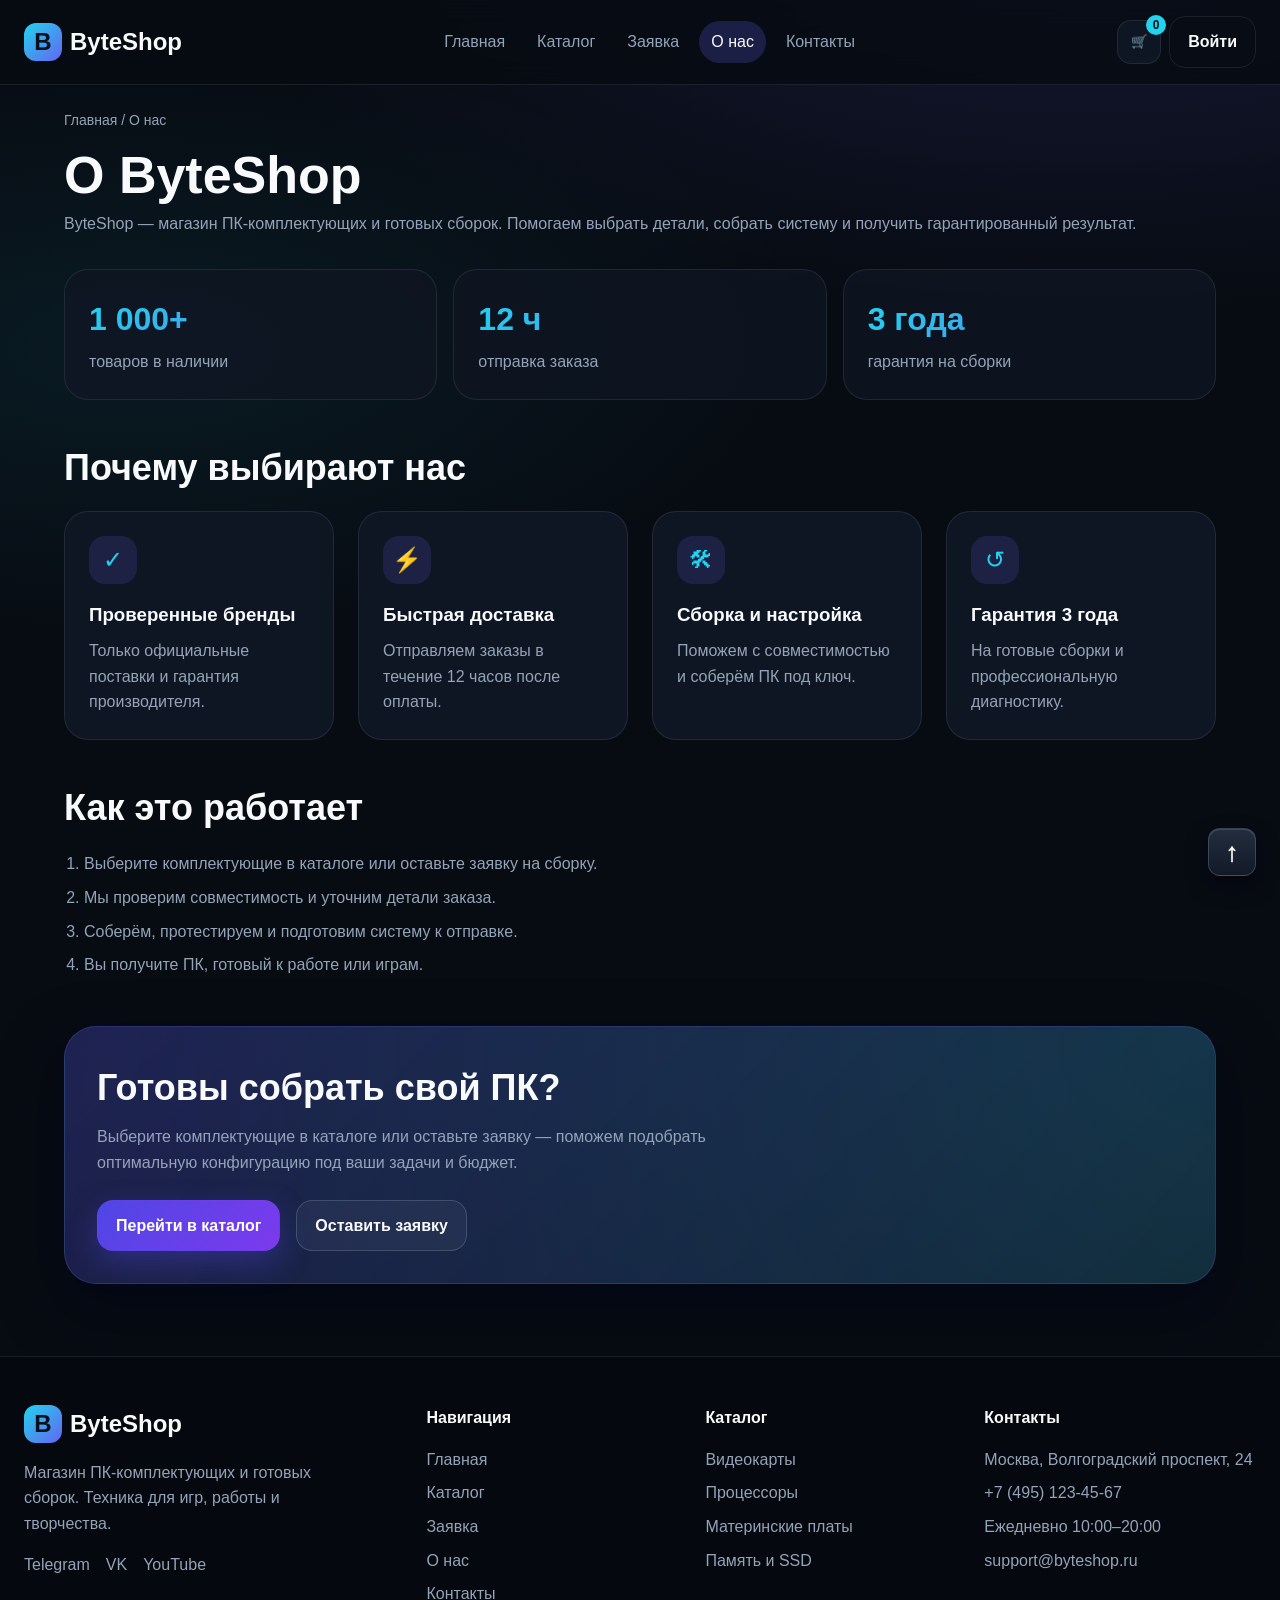
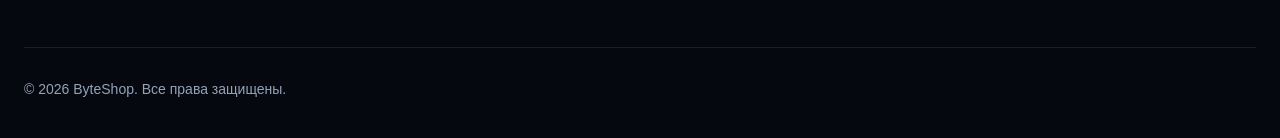
==== about.html @ e0c0da82 "Initial commit: ByteShop project" ====
<!doctype html>
<html lang="ru">
<head>
  <meta charset="utf-8">
  <meta name="viewport" content="width=device-width, initial-scale=1.0">
  <title>О нас — ByteShop</title>
  <link rel="stylesheet" href="css/style.css">
  <link rel="stylesheet" href="css/responsive.css">
  <script src="js/data.js" defer></script>
  <script src="js/main.js" defer></script>
</head>
<body id="top">
  <a class="skip-link" href="#main">Перейти к содержимому</a>

  <header class="site-header">
    <div class="site-header__inner">
      <a class="site-header__logo" href="index.html">
        <span class="site-header__logo-icon" aria-hidden="true">B</span>
        ByteShop
      </a>

      <nav class="site-nav" aria-label="Основная навигация">
        <ul class="site-nav__list">
          <li class="site-nav__item">
            <a class="site-nav__link" href="index.html">Главная</a>
          </li>
          <li class="site-nav__item">
            <a class="site-nav__link" href="catalog.html">Каталог</a>
          </li>
          <li class="site-nav__item">
            <a class="site-nav__link" href="order.html">Заявка</a>
          </li>
          <li class="site-nav__item">
            <a class="site-nav__link site-nav__link--active" href="about.html" aria-current="page">О нас</a>
          </li>
          <li class="site-nav__item">
            <a class="site-nav__link" href="contacts.html">Контакты</a>
          </li>
        </ul>
      </nav>

      <div class="site-header__actions">
        <button class="icon-button site-header__cart" type="button" aria-label="Корзина">
          <span class="icon-button__icon" aria-hidden="true">🛒</span>
          <span class="site-header__cart-count" data-cart-count>0</span>
        </button>
        <a class="button button--ghost" href="order.html">Войти</a>
      </div>
    </div>
  </header>

  <main id="main" class="main">
    <nav class="breadcrumbs" aria-label="Хлебные крошки">
      <a href="index.html">Главная</a>
      <span class="breadcrumbs__current">О нас</span>
    </nav>

    <section class="page-head">
      <h1>О ByteShop</h1>
      <p>
        ByteShop — магазин ПК-комплектующих и готовых сборок.
        Помогаем выбрать детали, собрать систему и получить гарантированный результат.
      </p>
    </section>

    <section class="stats" aria-label="Показатели магазина">
      <div class="stats__item">
        <p class="stats__value">1 000+</p>
        <p class="stats__label">товаров в наличии</p>
      </div>
      <div class="stats__item">
        <p class="stats__value">12 ч</p>
        <p class="stats__label">отправка заказа</p>
      </div>
      <div class="stats__item">
        <p class="stats__value">3 года</p>
        <p class="stats__label">гарантия на сборки</p>
      </div>
    </section>

    <section class="section" aria-labelledby="why-title">
      <div class="section__header">
        <h2 class="section__title" id="why-title">Почему выбирают нас</h2>
      </div>

      <div class="features-grid">
        <article class="feature-card">
          <span class="feature-card__icon" aria-hidden="true">✓</span>
          <h3 class="feature-card__title">Проверенные бренды</h3>
          <p class="feature-card__text">Только официальные поставки и гарантия производителя.</p>
        </article>

        <article class="feature-card">
          <span class="feature-card__icon" aria-hidden="true">⚡</span>
          <h3 class="feature-card__title">Быстрая доставка</h3>
          <p class="feature-card__text">Отправляем заказы в течение 12 часов после оплаты.</p>
        </article>

        <article class="feature-card">
          <span class="feature-card__icon" aria-hidden="true">🛠</span>
          <h3 class="feature-card__title">Сборка и настройка</h3>
          <p class="feature-card__text">Поможем с совместимостью и соберём ПК под ключ.</p>
        </article>

        <article class="feature-card">
          <span class="feature-card__icon" aria-hidden="true">↺</span>
          <h3 class="feature-card__title">Гарантия 3 года</h3>
          <p class="feature-card__text">На готовые сборки и профессиональную диагностику.</p>
        </article>
      </div>
    </section>

    <section class="section" aria-labelledby="steps-title">
      <h2 class="section__title" id="steps-title">Как это работает</h2>

      <ol class="steps">
        <li class="steps__item">Выберите комплектующие в каталоге или оставьте заявку на сборку.</li>
        <li class="steps__item">Мы проверим совместимость и уточним детали заказа.</li>
        <li class="steps__item">Соберём, протестируем и подготовим систему к отправке.</li>
        <li class="steps__item">Вы получите ПК, готовый к работе или играм.</li>
      </ol>
    </section>

    <section class="build-banner" aria-labelledby="about-action-title">
      <div class="build-banner__content">
        <h2 class="build-banner__title" id="about-action-title">Готовы собрать свой ПК?</h2>
        <p class="build-banner__text">
          Выберите комплектующие в каталоге или оставьте заявку — поможем подобрать
          оптимальную конфигурацию под ваши задачи и бюджет.
        </p>
        <div class="about-actions">
          <a class="button button--primary" href="catalog.html">Перейти в каталог</a>
          <a class="button button--secondary" href="order.html">Оставить заявку</a>
        </div>
      </div>
    </section>
  </main>

  <footer class="site-footer">
    <div class="site-footer__inner">
      <div class="site-footer__brand">
        <a class="site-footer__logo" href="index.html">
          <span class="site-footer__logo-icon" aria-hidden="true">B</span>
          ByteShop
        </a>
        <p class="site-footer__description">
          Магазин ПК-комплектующих и готовых сборок.
          Техника для игр, работы и творчества.
        </p>
        <div class="site-footer__social">
          <a href="#" aria-label="Telegram">Telegram</a>
          <a href="#" aria-label="VK">VK</a>
          <a href="#" aria-label="YouTube">YouTube</a>
        </div>
      </div>

      <nav class="site-footer__column" aria-label="Навигация">
        <p class="site-footer__title">Навигация</p>
        <ul class="site-footer__list">
          <li><a href="index.html">Главная</a></li>
          <li><a href="catalog.html">Каталог</a></li>
          <li><a href="order.html">Заявка</a></li>
          <li><a href="about.html">О нас</a></li>
          <li><a href="contacts.html">Контакты</a></li>
        </ul>
      </nav>

      <nav class="site-footer__column" aria-label="Каталог">
        <p class="site-footer__title">Каталог</p>
        <ul class="site-footer__list">
          <li><a href="catalog.html">Видеокарты</a></li>
          <li><a href="catalog.html">Процессоры</a></li>
          <li><a href="catalog.html">Материнские платы</a></li>
          <li><a href="catalog.html">Память и SSD</a></li>
        </ul>
      </nav>

      <div class="site-footer__column">
        <p class="site-footer__title">Контакты</p>
        <address class="site-footer__contacts">
          <p>Москва, Волгоградский проспект, 24</p>
          <p><a href="tel:+74951234567">+7 (495) 123-45-67</a></p>
          <p>Ежедневно 10:00–20:00</p>
          <p><a href="mailto:support@byteshop.ru">support@byteshop.ru</a></p>
        </address>
      </div>
    </div>

    <div class="site-footer__bottom">
      <p>© 2026 ByteShop. Все права защищены.</p>
    </div>
  </footer>

  <a class="to-top" href="#top" aria-label="Наверх">
    <span class="to-top__icon" aria-hidden="true">↑</span>
  </a>
</body>
</html>
---- css/style.css ----
/* ===============================
Переменные проекта
=============================== */
:root {
  /* Основные цвета проекта */
  --color-bg: #070b12;
  --color-bg-soft: #0b111c;
  --color-surface: #0f1623;
  --color-surface-2: #162236;
  --color-border: rgba(148, 163, 184, 0.14);
  --color-border-strong: rgba(148, 163, 184, 0.28);
  --color-text: #f8fafc;
  --color-muted: #94a3b8;
  --color-link: #93c5fd;
  --color-primary: #6366f1;
  --color-primary-soft: #818cf8;
  --color-primary-dark: #4f46e5;
  --color-on-primary: #ffffff;
  --color-accent: #22d3ee;
  --color-success: #34d399;
  --color-warning: #fbbf24;
  --color-danger: #f87171;

  /* Градиенты */
  --gradient-primary: linear-gradient(135deg, #4f46e5, #7c3aed);
  --gradient-accent: linear-gradient(135deg, #22d3ee, #6366f1);

  /* Тени */
  --shadow-sm: 0 10px 24px rgba(2, 6, 23, 0.35);
  --shadow-lg: 0 24px 60px rgba(2, 6, 23, 0.55);

  /* Отступы */
  --space-xs: 4px;
  --space-sm: 8px;
  --space-md: 16px;
  --space-lg: 24px;
  --space-xl: 32px;
  --space-2xl: 48px;

  /* Скругления */
  --radius-sm: 10px;
  --radius-md: 16px;
  --radius-lg: 24px;
  --radius-xl: 32px;

  /* Размеры */
  --container-width: 1200px;
}

/* ===============================
Базовые стили
=============================== */
* {
  box-sizing: border-box;
}

html {
  scroll-behavior: smooth;
  scroll-padding-top: 96px;
}

body {
  margin: 0;
  font-family: "Inter", "Segoe UI", Arial, sans-serif;
  line-height: 1.6;
  color: var(--color-text);
  background:
    radial-gradient(900px 400px at 85% -5%, rgba(99, 102, 241, 0.16), transparent),
    radial-gradient(700px 300px at 10% 20%, rgba(34, 211, 238, 0.08), transparent),
    var(--color-bg);
}

main {
  padding: var(--space-lg);
}

img,
video {
  max-width: 100%;
  height: auto;
}

a {
  color: var(--color-link);
}

a:hover {
  color: var(--color-accent);
}

a:focus-visible,
button:focus-visible,
input:focus-visible,
select:focus-visible,
textarea:focus-visible {
  outline: 3px solid var(--color-accent);
  outline-offset: 3px;
}

address {
  font-style: normal;
}

.visually-hidden {
  position: absolute;
  width: 1px;
  height: 1px;
  margin: -1px;
  padding: 0;
  overflow: hidden;
  white-space: nowrap;
  border: 0;
  clip: rect(0 0 0 0);
  clip-path: inset(50%);
}

/* ===============================
Ссылка пропуска к содержимому
=============================== */
.skip-link {
  position: absolute;
  left: 16px;
  top: -100px;
  z-index: 1000;
  padding: 8px 12px;
  color: var(--color-on-primary);
  background: var(--gradient-primary);
  border-radius: var(--radius-sm);
  text-decoration: none;
}

.skip-link:focus,
.skip-link:focus-visible {
  top: 16px;
}

/* ===============================
Кнопки
=============================== */
.button {
  display: inline-flex;
  align-items: center;
  justify-content: center;
  gap: var(--space-sm);
  padding: 12px 18px;
  border: 1px solid transparent;
  border-radius: var(--radius-md);
  font: inherit;
  font-weight: 600;
  text-decoration: none;
  cursor: pointer;
  transition: transform 0.2s ease, box-shadow 0.2s ease, background-color 0.2s ease;
}

.button:hover {
  transform: translateY(-1px);
}

.button--primary {
  color: var(--color-on-primary);
  background: var(--gradient-primary);
  box-shadow: 0 12px 30px rgba(79, 70, 229, 0.35);
}

.button--primary:hover {
  color: var(--color-on-primary);
  box-shadow: 0 16px 35px rgba(79, 70, 229, 0.45);
}

.button--secondary {
  color: var(--color-text);
  background: rgba(148, 163, 184, 0.08);
  border-color: var(--color-border-strong);
}

.button--secondary:hover {
  color: var(--color-text);
  background: rgba(148, 163, 184, 0.16);
}

.button--ghost {
  color: var(--color-text);
  background: transparent;
  border-color: var(--color-border);
}

.button--ghost:hover {
  color: var(--color-text);
  background: rgba(148, 163, 184, 0.12);
}

/* ===============================
Шапка
=============================== */
.site-header {
  position: sticky;
  top: 0;
  left: 0;
  right: 0;
  z-index: 50;
  padding: var(--space-md) var(--space-lg);
  background: rgba(7, 11, 18, 0.82);
  border-bottom: 1px solid var(--color-border);
  backdrop-filter: blur(14px);
}

.site-header__inner {
  display: flex;
  flex-wrap: wrap;
  align-items: center;
  justify-content: space-between;
  gap: var(--space-md);
  max-width: var(--container-width);
  margin: 0 auto;
}

.site-header__logo {
  display: inline-flex;
  align-items: center;
  gap: var(--space-sm);
  font-size: 24px;
  font-weight: 800;
  color: var(--color-text);
  text-decoration: none;
}

.site-header__logo-icon,
.site-footer__logo-icon {
  display: inline-flex;
  align-items: center;
  justify-content: center;
  width: 38px;
  height: 38px;
  border-radius: 12px;
  background: var(--gradient-accent);
  color: #04101b;
  font-weight: 900;
}

.site-nav__list {
  display: flex;
  flex-wrap: wrap;
  align-items: center;
  justify-content: center;
  gap: var(--space-sm);
  margin: 0;
  padding: 0;
  list-style: none;
}

.site-nav__link {
  display: inline-block;
  padding: 8px 12px;
  color: var(--color-muted);
  text-decoration: none;
  border-radius: 999px;
}

.site-nav__link:hover {
  color: var(--color-text);
  background: rgba(148, 163, 184, 0.12);
}

.site-nav__link--active {
  color: var(--color-text);
  background: rgba(99, 102, 241, 0.22);
}

.site-header__actions {
  display: flex;
  align-items: center;
  gap: var(--space-sm);
}

.icon-button {
  position: relative;
  display: inline-flex;
  align-items: center;
  justify-content: center;
  width: 44px;
  height: 44px;
  border: 1px solid var(--color-border);
  border-radius: 14px;
  background: var(--color-surface);
  color: var(--color-text);
  cursor: pointer;
}

.icon-button:hover {
  border-color: var(--color-accent);
}

.site-header__cart-count {
  position: absolute;
  top: -6px;
  right: -6px;
  min-width: 20px;
  height: 20px;
  padding: 0 5px;
  display: inline-flex;
  align-items: center;
  justify-content: center;
  border-radius: 999px;
  background: var(--color-accent);
  color: #04101b;
  font-size: 12px;
  font-weight: 800;
}

/* ===============================
Общие секции
=============================== */
.main {
  max-width: var(--container-width);
  margin: 0 auto;
}

.page-head {
  max-width: 820px;
  margin: 0 auto var(--space-xl);
}

.page-head h1 {
  margin: 0 0 var(--space-sm);
  font-size: clamp(30px, 5vw, 52px);
  line-height: 1.08;
}

.page-head p {
  margin: 0;
  color: var(--color-muted);
}

.section {
  margin: 0 auto var(--space-2xl);
}

.section__header {
  display: flex;
  flex-wrap: wrap;
  align-items: flex-end;
  justify-content: space-between;
  gap: var(--space-md);
  margin-bottom: var(--space-lg);
}

.section__title {
  margin: 0;
  font-size: clamp(24px, 4vw, 36px);
  line-height: 1.1;
}

/* Заголовок секции без обёртки .section__header — отступ до содержимого. */
.section > .section__title {
  margin-bottom: var(--space-lg);
}

.section__subtitle {
  margin: var(--space-sm) 0 0;
  color: var(--color-muted);
}

.section__link {
  color: var(--color-link);
  text-decoration: none;
  font-weight: 600;
}

.section__link:hover {
  color: var(--color-accent);
}

.breadcrumbs {
  max-width: var(--container-width);
  margin: 0 auto var(--space-md);
  font-size: 14px;
  color: var(--color-muted);
}

.breadcrumbs a {
  color: var(--color-muted);
  text-decoration: none;
}

.breadcrumbs a:hover {
  color: var(--color-link);
}

.breadcrumbs__current::before {
  content: " / ";
  color: var(--color-muted);
}

/* ===============================
Герой
=============================== */
.hero {
  display: grid;
  grid-template-columns: 1fr;
  align-items: center;
  gap: var(--space-xl);
  margin: 0 auto var(--space-2xl);
  padding: var(--space-xl) 0;
}

.hero__badge {
  display: inline-flex;
  align-items: center;
  margin: 0 0 var(--space-md);
  padding: 8px 12px;
  border: 1px solid rgba(34, 211, 238, 0.35);
  border-radius: 999px;
  background: rgba(34, 211, 238, 0.08);
  color: var(--color-accent);
  font-size: 14px;
  font-weight: 600;
}

.hero__title {
  margin: 0 0 var(--space-md);
  font-size: clamp(34px, 6vw, 64px);
  line-height: 1.02;
}

.hero__text {
  margin: 0 0 var(--space-lg);
  max-width: 560px;
  color: var(--color-muted);
}

.hero__actions {
  display: flex;
  flex-wrap: wrap;
  gap: var(--space-md);
}

.hero__showcase {
  display: flex;
  align-items: center;
  justify-content: center;
}

/* Иллюстрация видеокарты в герое */
.gpu-figure {
  margin: 0;
  display: flex;
  align-items: center;
  justify-content: center;
  width: 100%;
}

.gpu-figure__svg {
  display: block;
  width: 100%;
  max-width: 560px;
  height: auto;
  filter: drop-shadow(0 26px 44px rgba(3, 7, 18, 0.45));
}

/* Вращение кулеров: начало координат — левый верхний угол viewBox,
   поэтому в keyframes есть перенос к центру каждого вентилятора. */
.gpu-fan__blades {
  transform-box: view-box;
  transform-origin: 0 0;
  will-change: transform;
}

.gpu-fan__blades--left {
  animation: gpu-spin-left 1.7s linear infinite;
}

.gpu-fan__blades--right {
  animation: gpu-spin-right 1.7s linear infinite;
}

.gpu-figure:hover .gpu-fan__blades {
  animation-duration: 0.55s;
}

.gpu-glow {
  animation: gpu-pulse 4s ease-in-out infinite;
}

.gpu-ambient {
  animation: gpu-ambient 8s ease-in-out infinite;
}

@keyframes gpu-spin-left {
  from { transform: translate(182px, 164px) rotate(0deg); }
  to   { transform: translate(182px, 164px) rotate(360deg); }
}

@keyframes gpu-spin-right {
  from { transform: translate(338px, 164px) rotate(0deg); }
  to   { transform: translate(338px, 164px) rotate(360deg); }
}

@keyframes gpu-pulse {
  0%, 100% { opacity: 0.55; }
  50%      { opacity: 1; }
}

@keyframes gpu-ambient {
  0%, 100% { opacity: 0.75; }
  50%      { opacity: 1; }
}

.showcase-card {
  position: relative;
  width: min(100%, 420px);
  padding: var(--space-lg);
  border: 1px solid var(--color-border);
  border-radius: var(--radius-xl);
  background:
    linear-gradient(180deg, rgba(99, 102, 241, 0.12), rgba(15, 22, 35, 0.95)),
    var(--color-surface);
  box-shadow: var(--shadow-lg);
}

.showcase-card__badge {
  position: absolute;
  top: 18px;
  right: 18px;
  padding: 6px 10px;
  border-radius: 999px;
  background: var(--gradient-accent);
  color: #04101b;
  font-size: 12px;
  font-weight: 800;
}

.showcase-card__image {
  width: 100%;
  border-radius: var(--radius-lg);
  background: var(--color-surface-2);
}

.showcase-card__body {
  margin-top: var(--space-md);
}

.showcase-card__title {
  margin: 0;
  font-weight: 700;
}

.showcase-card__subtitle {
  margin: var(--space-xs) 0 0;
  color: var(--color-muted);
}

/* ===============================
Статистика
=============================== */
.stats {
  display: grid;
  grid-template-columns: 1fr;
  gap: var(--space-md);
  margin: 0 auto var(--space-2xl);
}

.stats__item {
  padding: var(--space-lg);
  border: 1px solid var(--color-border);
  border-radius: var(--radius-lg);
  background: rgba(15, 22, 35, 0.75);
}

.stats__value {
  margin: 0;
  font-size: 32px;
  font-weight: 900;
  background: var(--gradient-accent);
  -webkit-background-clip: text;
  background-clip: text;
  color: transparent;
}

.stats__label {
  margin: var(--space-xs) 0 0;
  color: var(--color-muted);
}

/* ===============================
Категории
=============================== */
.categories-grid {
  display: grid;
  grid-template-columns: 1fr;
  gap: var(--space-md);
}

.category-card {
  display: flex;
  flex-direction: column;
  gap: var(--space-sm);
  padding: var(--space-lg);
  border: 1px solid var(--color-border);
  border-radius: var(--radius-lg);
  background: var(--color-surface);
  text-decoration: none;
  transition: transform 0.2s ease, border-color 0.2s ease, box-shadow 0.2s ease;
}

.category-card:hover {
  transform: translateY(-4px);
  border-color: var(--color-primary-soft);
  box-shadow: var(--shadow-sm);
}

.category-card__code {
  font-size: 24px;
  font-weight: 900;
  letter-spacing: 0.08em;
  color: var(--color-accent);
}

.category-card__title {
  color: var(--color-text);
  font-weight: 600;
}

/* ===============================
Карточки товаров
=============================== */
.products-grid {
  display: grid;
  grid-template-columns: 1fr;
  gap: var(--space-lg);
}

.product-card {
  position: relative;
  display: flex;
  flex-direction: column;
  border: 1px solid var(--color-border);
  border-radius: var(--radius-lg);
  background: var(--color-surface);
  overflow: hidden;
  transition: transform 0.2s ease, border-color 0.2s ease, box-shadow 0.2s ease;
}

.product-card:hover {
  transform: translateY(-5px);
  border-color: rgba(99, 102, 241, 0.6);
  box-shadow: var(--shadow-lg);
}

.product-card__media {
  display: block;
}

.product-card__image {
  display: block;
  width: 100%;
  aspect-ratio: 4 / 3;
  object-fit: cover;
  background: var(--color-surface-2);
}

.product-card__body {
  display: flex;
  flex-direction: column;
  flex: 1;
  gap: var(--space-sm);
  padding: var(--space-md);
}

.product-card__brand {
  margin: 0;
  color: var(--color-muted);
  font-size: 14px;
}

.product-card__title {
  margin: 0;
  font-size: 20px;
  line-height: 1.2;
}

.product-card__title a {
  color: var(--color-text);
  text-decoration: none;
}

.product-card__title a:hover {
  color: var(--color-accent);
}

.product-card__specs {
  display: flex;
  flex-wrap: wrap;
  gap: var(--space-sm);
  margin: 0;
  padding: 0;
  list-style: none;
  color: var(--color-muted);
  font-size: 14px;
}

.product-card__specs li {
  padding: 4px 8px;
  border-radius: 999px;
  background: rgba(148, 163, 184, 0.1);
}

.product-card__footer {
  display: flex;
  align-items: center;
  justify-content: space-between;
  gap: var(--space-md);
  margin-top: auto;
}

.product-card__price {
  display: flex;
  flex-direction: column;
}

.product-card__current {
  font-size: 20px;
  font-weight: 800;
}

.product-card__old {
  color: var(--color-muted);
  text-decoration: line-through;
}

.product-card__cart {
  width: 44px;
  height: 44px;
  border: none;
  border-radius: 14px;
  background: var(--gradient-primary);
  color: var(--color-on-primary);
  font-size: 24px;
  line-height: 1;
  cursor: pointer;
  box-shadow: 0 10px 24px rgba(79, 70, 229, 0.3);
}

.product-card__cart:hover {
  transform: translateY(-2px);
}

.product-card__badge {
  position: absolute;
  top: var(--space-md);
  right: var(--space-md);
  z-index: 2;
  padding: 6px 10px;
  border-radius: 999px;
  color: var(--color-on-primary);
  background: var(--color-primary);
  font-size: 12px;
  font-weight: 800;
}

.product-card__badge--new {
  background: var(--color-success);
  color: #052e1b;
}

.product-card__badge--discount {
  background: var(--color-danger);
}

.product-card__badge--hit {
  background: var(--gradient-accent);
  color: #04101b;
}

/* ===============================
Баннер сборки
=============================== */
.build-banner {
  margin: 0 auto var(--space-2xl);
  padding: var(--space-xl);
  border: 1px solid rgba(99, 102, 241, 0.25);
  border-radius: var(--radius-xl);
  background:
    radial-gradient(circle at top right, rgba(34, 211, 238, 0.16), transparent),
    linear-gradient(135deg, rgba(79, 70, 229, 0.24), rgba(15, 22, 35, 0.96)),
    var(--color-surface);
  box-shadow: var(--shadow-lg);
}

.build-banner__title {
  margin: 0 0 var(--space-sm);
  font-size: clamp(26px, 4vw, 40px);
}

.build-banner__text {
  margin: 0 0 var(--space-lg);
  max-width: 700px;
  color: var(--color-muted);
}

/* ===============================
Преимущества
=============================== */
.features-grid {
  display: grid;
  grid-template-columns: 1fr;
  gap: var(--space-lg);
}

.feature-card {
  padding: var(--space-lg);
  border: 1px solid var(--color-border);
  border-radius: var(--radius-lg);
  background: var(--color-surface);
}

.feature-card__icon {
  display: inline-flex;
  align-items: center;
  justify-content: center;
  width: 48px;
  height: 48px;
  margin-bottom: var(--space-md);
  border-radius: 16px;
  background: rgba(99, 102, 241, 0.16);
  color: var(--color-accent);
  font-size: 24px;
}

.feature-card__title {
  margin: 0 0 var(--space-sm);
}

.feature-card__text {
  margin: 0;
  color: var(--color-muted);
}

/* ===============================
Каталог
=============================== */
.catalog__tabs {
  display: flex;
  flex-wrap: wrap;
  gap: var(--space-sm);
  margin-bottom: var(--space-lg);
}

.catalog__tab {
  padding: 10px 14px;
  border: 1px solid var(--color-border);
  border-radius: 999px;
  background: var(--color-surface);
  color: var(--color-muted);
  font: inherit;
  font-weight: 600;
  cursor: pointer;
}

.catalog__tab:hover {
  color: var(--color-text);
  border-color: var(--color-accent);
}

.catalog__tab--active {
  color: var(--color-on-primary);
  background: var(--gradient-primary);
  border-color: transparent;
}

.catalog-toolbar {
  display: grid;
  grid-template-columns: 1fr;
  gap: var(--space-md);
  margin-bottom: var(--space-xl);
  padding: var(--space-md);
  border: 1px solid var(--color-border);
  border-radius: var(--radius-lg);
  background: rgba(15, 22, 35, 0.7);
}

.catalog-toolbar__input,
.catalog-toolbar__select {
  width: 100%;
  padding: 12px 14px;
  border: 1px solid var(--color-border);
  border-radius: var(--radius-md);
  background: var(--color-bg-soft);
  color: var(--color-text);
  font: inherit;
}

.catalog__empty {
  color: var(--color-muted);
}

/* ===============================
Страница товара
=============================== */
.product-page {
  display: grid;
  grid-template-columns: 1fr;
  gap: var(--space-xl);
  margin-bottom: var(--space-2xl);
}

.product-page__media {
  position: relative;
}

.product-page__badge {
  position: absolute;
  top: var(--space-md);
  right: var(--space-md);
  z-index: 2;
  padding: 6px 10px;
  border-radius: 999px;
  background: var(--gradient-accent);
  color: #04101b;
  font-size: 12px;
  font-weight: 800;
}

.product-page__image {
  width: 100%;
  border-radius: var(--radius-xl);
  border: 1px solid var(--color-border);
  background: var(--color-surface-2);
}

.product-page__brand {
  margin: 0 0 var(--space-sm);
  color: var(--color-muted);
}

.product-page__title {
  margin: 0 0 var(--space-md);
  font-size: clamp(30px, 5vw, 48px);
  line-height: 1.05;
}

.product-page__rating {
  display: flex;
  flex-wrap: wrap;
  align-items: center;
  gap: var(--space-sm);
  margin-bottom: var(--space-md);
  color: var(--color-muted);
}

.product-page__stars {
  color: var(--color-warning);
}

.product-page__price-row {
  display: flex;
  flex-wrap: wrap;
  align-items: center;
  gap: var(--space-md);
  margin-bottom: var(--space-sm);
}

.product-page__price {
  font-size: 36px;
  font-weight: 900;
}

.product-page__old {
  color: var(--color-muted);
  text-decoration: line-through;
}

.product-page__discount {
  padding: 4px 8px;
  border-radius: 999px;
  background: rgba(248, 113, 113, 0.16);
  color: var(--color-danger);
  font-size: 14px;
  font-weight: 700;
}

.product-page__availability {
  margin: 0 0 var(--space-md);
  color: var(--color-success);
  font-weight: 700;
}

.product-page__text {
  margin: 0 0 var(--space-lg);
  max-width: 640px;
  color: var(--color-muted);
}

.product-page__actions {
  display: flex;
  flex-direction: column;
  gap: var(--space-md);
  margin-bottom: var(--space-lg);
}

.product-page__cart {
  width: 100%;
  padding-block: 14px;
}

.product-page__benefits {
  display: flex;
  flex-wrap: wrap;
  gap: var(--space-sm);
  margin: 0;
  padding: 0;
  list-style: none;
}

.product-page__benefits li {
  padding: 8px 10px;
  border: 1px solid var(--color-border);
  border-radius: 999px;
  color: var(--color-muted);
}

.product-page__description p {
  margin: 0 0 var(--space-md);
  color: var(--color-muted);
}

/* ===============================
Таблица
=============================== */
.table-wrapper {
  overflow-x: auto;
  -webkit-overflow-scrolling: touch;
  border: 1px solid var(--color-border);
  border-radius: var(--radius-lg);
  background: rgba(15, 22, 35, 0.6);
}

.product-table {
  width: 100%;
  min-width: 640px;
  border-collapse: collapse;
}

.product-table caption {
  padding: var(--space-md);
  font-weight: 700;
  text-align: left;
}

.product-table th,
.product-table td {
  padding: var(--space-sm) var(--space-md);
  border-top: 1px solid var(--color-border);
  text-align: left;
}

.product-table thead th {
  background: rgba(148, 163, 184, 0.08);
}

/* ===============================
Отзывы
=============================== */
.reviews-grid {
  display: grid;
  grid-template-columns: 1fr;
  gap: var(--space-lg);
}

.review-card {
  padding: var(--space-lg);
  border: 1px solid var(--color-border);
  border-radius: var(--radius-lg);
  background: var(--color-surface);
}

.review-card__author {
  margin: 0 0 var(--space-xs);
  font-weight: 700;
}

.review-card__stars {
  margin: 0 0 var(--space-sm);
  color: var(--color-warning);
}

.review-card__text {
  margin: 0;
  color: var(--color-muted);
}

/* ===============================
Формы
=============================== */
.order-layout {
  display: grid;
  grid-template-columns: 1fr;
  gap: var(--space-xl);
  margin-bottom: var(--space-2xl);
}

/* Колонка с информационными карточками рядом с формой */
.order-aside {
  display: flex;
  flex-direction: column;
  gap: var(--space-lg);
}

.order-form-card,
.order-info,
.contact-card {
  padding: var(--space-lg);
  border: 1px solid var(--color-border);
  border-radius: var(--radius-lg);
  background: var(--color-surface);
}

.order-form--page {
  max-width: 700px;
}

.order-form__field {
  margin-bottom: var(--space-md);
}

.order-form__label {
  display: block;
  margin-bottom: var(--space-xs);
  color: var(--color-text);
}

.order-form__label--checkbox {
  display: flex;
  align-items: flex-start;
  gap: var(--space-sm);
}

.order-form__input,
.order-form__select,
.order-form__textarea {
  width: 100%;
  padding: 12px 14px;
  border: 1px solid var(--color-border);
  border-radius: var(--radius-md);
  background: var(--color-bg-soft);
  color: var(--color-text);
  font: inherit;
}

.order-form__input:hover,
.order-form__select:hover,
.order-form__textarea:hover {
  border-color: var(--color-primary-soft);
}

.order-form__checkbox {
  width: 18px;
  height: 18px;
  accent-color: var(--color-primary);
}

.order-form__hint {
  display: block;
  margin-top: var(--space-xs);
  color: var(--color-muted);
}

.order-form__actions {
  display: flex;
  flex-direction: column;
  gap: var(--space-sm);
}

[aria-invalid="true"] {
  border-color: var(--color-danger);
}

.success-message {
  margin: var(--space-lg) 0 0;
  padding: var(--space-md);
  border-left: 4px solid var(--color-success);
  border-radius: var(--radius-md);
  background: rgba(52, 211, 153, 0.12);
  color: #d1fae5;
}

.order-info h2 {
  margin-top: 0;
}

.order-info__list {
  margin: 0;
  padding-left: 20px;
  color: var(--color-muted);
}

.order-info__list li {
  margin-bottom: var(--space-sm);
}

/* ===============================
Контакты
=============================== */
.contacts-grid {
  display: grid;
  grid-template-columns: 1fr;
  gap: var(--space-md);
  margin-bottom: var(--space-2xl);
}

.contact-card {
  padding: var(--space-md);
}

.contact-card p {
  margin: 0;
}

.contact-card p + p {
  margin-top: var(--space-xs);
}

.contact-card__title {
  margin: 0 0 var(--space-sm);
  font-size: 18px;
}

.contact-card__note {
  margin: var(--space-xs) 0 0;
  font-size: 14px;
  color: var(--color-muted);
}

.contacts-map {
  overflow: hidden;
  border: 1px solid var(--color-border);
  border-radius: var(--radius-xl);
}

.contacts-map__iframe {
  display: block;
  width: 100%;
  min-height: 340px;
  border: 0;
}

/* ===============================
О нас
=============================== */
.steps {
  margin: 0;
  padding-left: 20px;
  color: var(--color-muted);
}

.steps__item {
  margin-bottom: var(--space-sm);
}

.about-actions {
  display: flex;
  flex-wrap: wrap;
  gap: var(--space-md);
}

/* ===============================
Подвал
=============================== */
.site-footer {
  padding: var(--space-2xl) var(--space-lg) var(--space-lg);
  background: #05080e;
  border-top: 1px solid var(--color-border);
}

.site-footer__inner {
  display: grid;
  grid-template-columns: 1fr;
  gap: var(--space-xl);
  max-width: var(--container-width);
  margin: 0 auto;
}

.site-footer__logo {
  display: inline-flex;
  align-items: center;
  gap: var(--space-sm);
  margin-bottom: var(--space-md);
  font-size: 24px;
  font-weight: 800;
  color: var(--color-text);
  text-decoration: none;
}

.site-footer__description {
  margin: 0 0 var(--space-md);
  max-width: 320px;
  color: var(--color-muted);
}

.site-footer__social {
  display: flex;
  flex-wrap: wrap;
  gap: var(--space-md);
}

.site-footer__social a {
  color: var(--color-muted);
  text-decoration: none;
}

.site-footer__social a:hover {
  color: var(--color-accent);
}

.site-footer__title {
  margin: 0 0 var(--space-md);
  font-weight: 700;
}

.site-footer__list {
  margin: 0;
  padding: 0;
  list-style: none;
}

.site-footer__list li {
  margin-bottom: var(--space-sm);
}

.site-footer__list a,
.site-footer__contacts a {
  color: var(--color-muted);
  text-decoration: none;
}

.site-footer__list a:hover,
.site-footer__contacts a:hover {
  color: var(--color-accent);
}

.site-footer__contacts p {
  margin: 0 0 var(--space-sm);
  color: var(--color-muted);
  overflow-wrap: break-word;
}

.site-footer__bottom {
  display: flex;
  flex-direction: column;
  gap: var(--space-sm);
  max-width: var(--container-width);
  margin: var(--space-xl) auto 0;
  padding-top: var(--space-md);
  border-top: 1px solid var(--color-border);
  color: var(--color-muted);
  font-size: 14px;
}

/* ===============================
Служебные элементы
=============================== */
/* Кнопка «Наверх» в виде клавиши-кейкапа */
.to-top {
  position: fixed;
  right: var(--space-lg);
  bottom: var(--space-lg);
  z-index: 20;
  display: inline-flex;
  align-items: center;
  justify-content: center;
  width: 48px;
  height: 48px;
  padding: 0;
  border: 1px solid var(--color-border-strong);
  border-radius: 12px;
  background: linear-gradient(180deg, #232d3f, #121a28);
  color: #ffffff;
  text-decoration: none;
  box-shadow:
    0 4px 0 #05070c,
    0 10px 20px rgba(2, 6, 23, 0.55),
    inset 0 1px 0 rgba(255, 255, 255, 0.14);
  transition: transform 0.12s ease, box-shadow 0.12s ease;
}

.to-top__icon {
  font-size: 26px;
  font-weight: 700;
  line-height: 1;
  /* Утолщаем штрих глифа, чтобы стрелка читалась крупнее и чётче */
  -webkit-text-stroke: 0.6px currentColor;
  text-shadow: 0 1px 0 rgba(0, 0, 0, 0.35);
}

.to-top:hover {
  color: #ffffff;
  transform: translateY(-2px);
  box-shadow:
    0 6px 0 #05070c,
    0 14px 24px rgba(2, 6, 23, 0.6),
    inset 0 1px 0 rgba(255, 255, 255, 0.18);
}

.to-top:active {
  transform: translateY(3px);
  box-shadow:
    0 1px 0 #05070c,
    0 6px 12px rgba(2, 6, 23, 0.5),
    inset 0 1px 0 rgba(255, 255, 255, 0.1);
}

.toast {
  position: fixed;
  left: 50%;
  bottom: 24px;
  z-index: 100;
  transform: translateX(-50%);
  padding: 12px 16px;
  border: 1px solid var(--color-border);
  border-radius: var(--radius-md);
  background: var(--color-surface-2);
  color: var(--color-text);
  box-shadow: var(--shadow-lg);
}

/* ===============================
Модальное окно
=============================== */
.order-dialog {
  position: relative;
  width: min(100% - 32px, 560px);
  padding: var(--space-xl);
  border: 1px solid var(--color-border);
  border-radius: var(--radius-xl);
  background: var(--color-surface);
  color: var(--color-text);
}

.order-dialog::backdrop {
  background: rgba(2, 6, 23, 0.72);
}

.order-dialog__title {
  margin: 0 0 var(--space-lg);
}

.order-dialog__close {
  position: absolute;
  top: 16px;
  right: 16px;
  width: 40px;
  height: 40px;
  border: 1px solid var(--color-border);
  border-radius: 12px;
  background: var(--color-surface-2);
  color: var(--color-text);
  font-size: 24px;
  cursor: pointer;
}
---- css/responsive.css ----
/* ===============================
Адаптивные стили проекта ByteShop
Mobile First подход
=============================== */

/* ===============================
Маленькие экраны (до 639px)
=============================== */
@media (max-width: 639px) {
  body {
    padding-top: 64px;
  }

  .site-header {
    padding: 12px 16px;
  }

  .site-header__inner {
    gap: 8px;
  }

  .site-nav {
    order: 3;
    width: 100%;
    overflow-x: auto;
    -webkit-overflow-scrolling: touch;
    scrollbar-width: none;
  }

  .site-nav::-webkit-scrollbar {
    display: none;
  }

  .site-nav__list {
    flex-wrap: nowrap;
    justify-content: flex-start;
    padding: 4px 0;
  }

  .site-nav__link {
    padding: 6px 12px;
    font-size: 14px;
    white-space: nowrap;
  }

  .site-header__actions {
    gap: 8px;
  }

  .site-header__cart {
    padding: 6px 10px;
    font-size: 14px;
  }

  .hero {
    padding: 24px 20px;
  }

  .hero__title {
    font-size: 32px;
    line-height: 1.1;
  }

  .hero__showcase {
    display: none;
  }

  .stats {
    grid-template-columns: 1fr;
    gap: 12px;
  }

  .stats__item {
    padding: 16px;
  }

  .categories-grid {
    grid-template-columns: repeat(2, 1fr);
    gap: 12px;
  }

  .category-card {
    padding: 20px 16px;
  }

  .category-card__code {
    font-size: 28px;
  }

  .category-card__title {
    font-size: 14px;
  }

  .products-grid {
    grid-template-columns: repeat(2, 1fr);
    gap: 12px;
  }

  .product-card__body {
    padding: 12px;
  }

  .product-card__title {
    font-size: 14px;
  }

  .product-card__specs {
    font-size: 12px;
  }

  .product-card__current {
    font-size: 16px;
  }

  .product-card__cart {
    width: 32px;
    height: 32px;
    font-size: 18px;
  }

  .build-banner {
    padding: 24px 20px;
  }

  .build-banner__title {
    font-size: 22px;
  }

  .features-grid {
    grid-template-columns: 1fr;
    gap: 12px;
  }

  .section__header {
    flex-direction: column;
    align-items: flex-start;
    gap: 8px;
  }

  .section__title {
    font-size: 22px;
  }

  .catalog__tabs {
    overflow-x: auto;
    -webkit-overflow-scrolling: touch;
    scrollbar-width: none;
    padding-bottom: 4px;
  }

  .catalog__tabs::-webkit-scrollbar {
    display: none;
  }

  .catalog-toolbar {
    flex-direction: column;
    align-items: stretch;
  }

  .catalog-toolbar__input,
  .catalog-toolbar__select {
    width: 100%;
  }

  .page-head h1 {
    font-size: 28px;
  }

  .product-page {
    grid-template-columns: 1fr;
    gap: 24px;
  }

  .product-page__title {
    font-size: 24px;
  }

  .product-page__price {
    font-size: 28px;
  }

  .product-page__actions {
    flex-direction: column;
  }

  .product-page__actions .button {
    width: 100%;
  }

  .reviews-grid {
    grid-template-columns: 1fr;
    gap: 12px;
  }

  /* Форма */
  .order-aside {
    gap: 12px;
  }

  .order-dialog {
    width: calc(100% - 24px);
    max-width: 100%;
    padding: 20px;
    margin: 12px;
  }

  .order-form__actions {
    flex-direction: column;
  }

  .order-form__actions .button {
    width: 100%;
  }

  /* Таблица */
  .table-wrapper {
    margin: 0 -16px;
    padding: 0 16px;
  }

  .product-table {
    min-width: 520px;
  }

  /* Футер */
  .site-footer {
    padding: 32px 16px 16px;
  }

  .site-footer__inner {
    grid-template-columns: 1fr;
    gap: 24px;
  }

  .site-footer__bottom {
    flex-direction: column;
    gap: 8px;
    text-align: center;
  }

  /* Контакты */
  .contacts-grid {
    gap: 12px;
  }

  .contact-card {
    padding: 14px 16px;
  }

  .contact-card__title {
    font-size: 16px;
  }

  .contacts-map__iframe {
    min-height: 280px;
  }

  /* Кнопка «Наверх» */
  .to-top {
    right: 16px;
    bottom: 16px;
    width: 44px;
    height: 44px;
    border-radius: 10px;
  }

  .to-top__icon {
    font-size: 24px;
  }

  /* Toast */
  .toast {
    left: 16px;
    right: 16px;
    bottom: 16px;
    max-width: none;
  }
}

/* ===============================
Планшетная версия (640px и выше)
=============================== */
@media (min-width: 640px) {
  .products-grid {
    grid-template-columns: repeat(2, 1fr);
  }

  .contacts-grid {
    grid-template-columns: repeat(2, 1fr);
  }

  .categories-grid {
    grid-template-columns: repeat(3, 1fr);
  }

  .features-grid {
    grid-template-columns: repeat(2, 1fr);
  }

  .reviews-grid {
    grid-template-columns: repeat(2, 1fr);
  }

  .stats {
    grid-template-columns: repeat(3, 1fr);
  }

  .order-form__actions {
    flex-direction: row;
    justify-content: flex-end;
  }

  .order-form__actions .button {
    width: auto;
  }
}

/* ===============================
Большой планшет (768px и выше)
=============================== */
@media (min-width: 768px) {
  .categories-grid {
    grid-template-columns: repeat(3, 1fr);
  }

  .hero {
    grid-template-columns: 1.2fr 1fr;
    align-items: center;
    gap: 32px;
  }

  .hero__showcase {
    display: block;
  }

  .product-page {
    grid-template-columns: 1fr 1fr;
    gap: 32px;
  }

  .site-footer__inner {
    grid-template-columns: 1.5fr 1fr 1fr 1.1fr;
  }

  .site-footer__bottom {
    flex-direction: row;
    justify-content: space-between;
  }
}

/* ===============================
Десктопная версия (1024px и выше)
=============================== */
@media (min-width: 1024px) {
  .products-grid {
    grid-template-columns: repeat(4, 1fr);
  }

  .contacts-grid {
    grid-template-columns: repeat(4, 1fr);
  }

  .categories-grid {
    grid-template-columns: repeat(6, 1fr);
  }

  .features-grid {
    grid-template-columns: repeat(4, 1fr);
  }

  .reviews-grid {
    grid-template-columns: repeat(3, 1fr);
  }

  .hero__title {
    font-size: 56px;
  }

  .build-banner__title {
    font-size: 36px;
  }
}

/* ===============================
Широкий десктоп (1280px и выше)
=============================== */
@media (min-width: 1280px) {
  .container,
  .site-header__inner,
  .site-footer__inner,
  .site-footer__bottom,
  .hero,
  .section,
  .stats,
  .build-banner,
  .catalog,
  .catalog-toolbar,
  .page-head,
  .product-page,
  .breadcrumbs {
    max-width: 1240px;
    margin-left: auto;
    margin-right: auto;
  }
}

/* ===============================
Уменьшение движения для пользователей
=============================== */
@media (prefers-reduced-motion: reduce) {
  * {
    animation-duration: 0.01ms !important;
    animation-iteration-count: 1 !important;
    transition-duration: 0.01ms !important;
    scroll-behavior: auto !important;
  }

  .gpu-figure__svg,
  .gpu-figure__svg * {
    animation: none !important;
  }
}
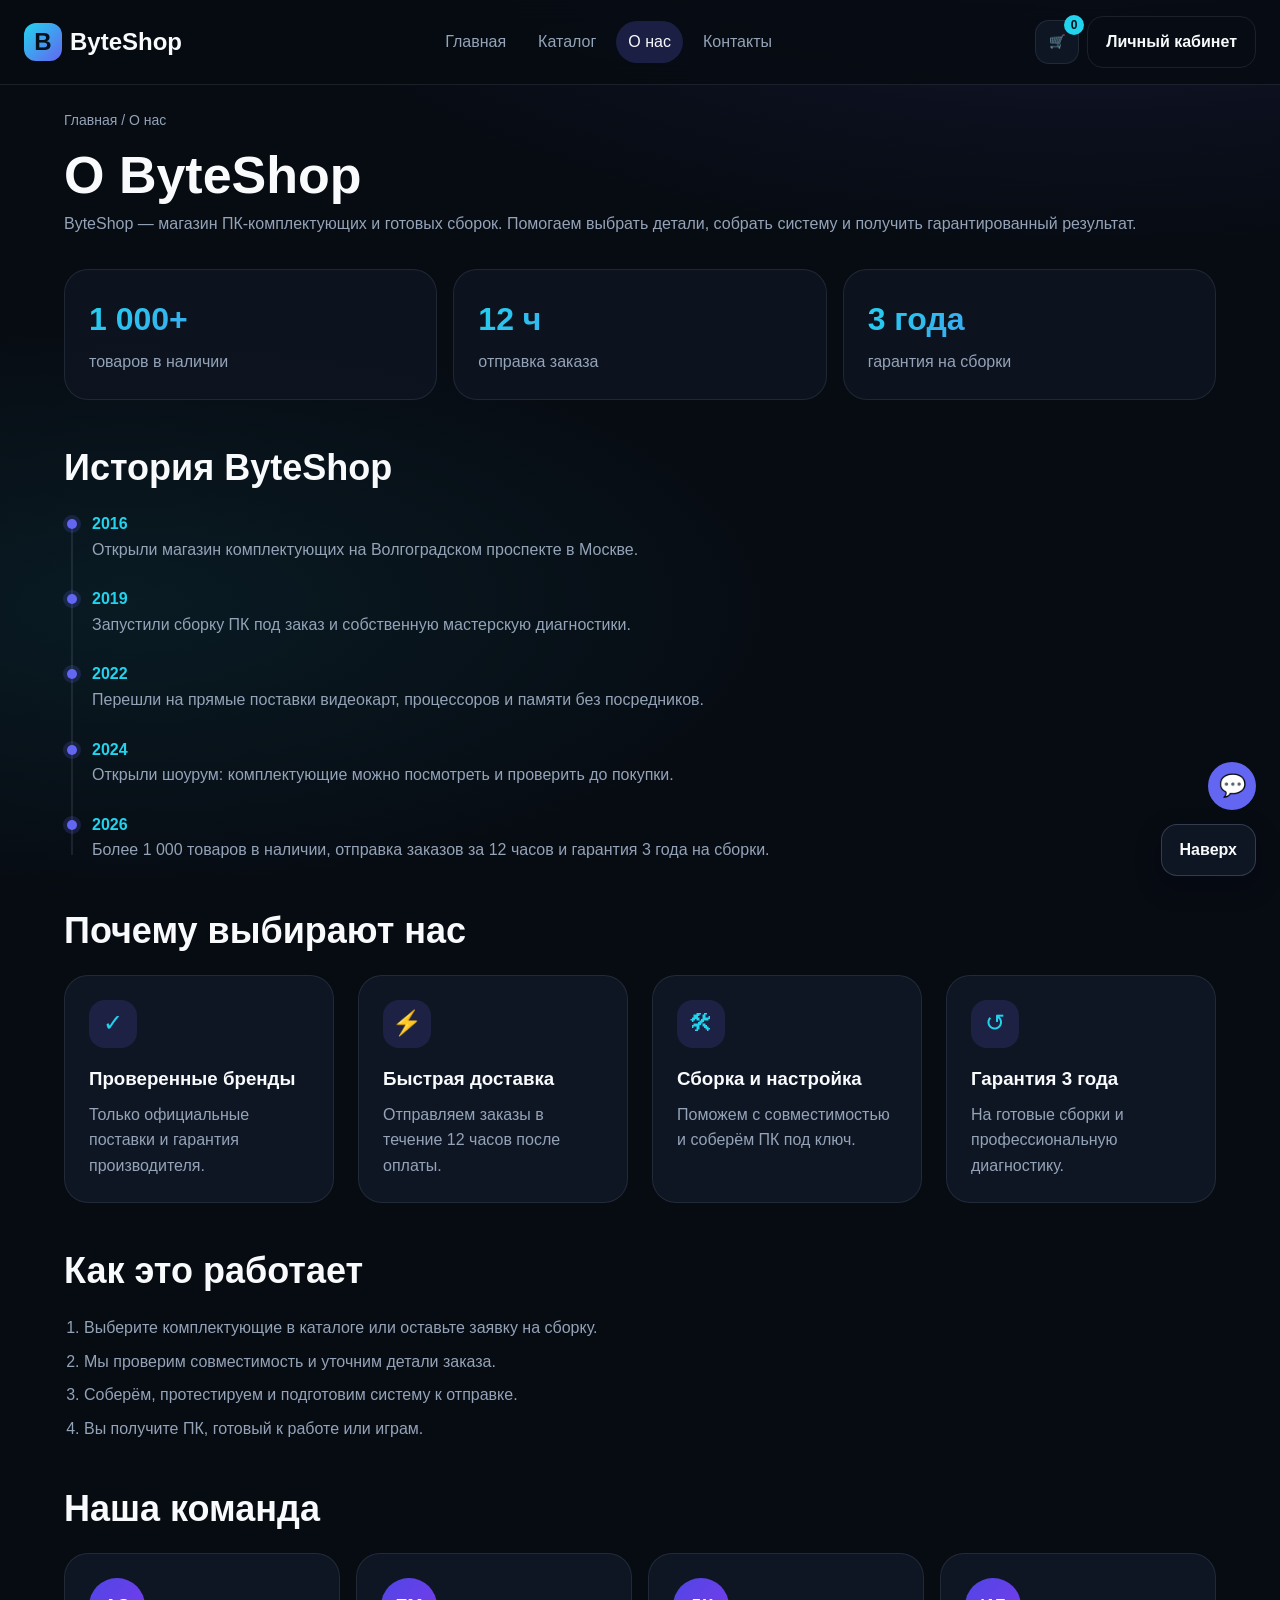
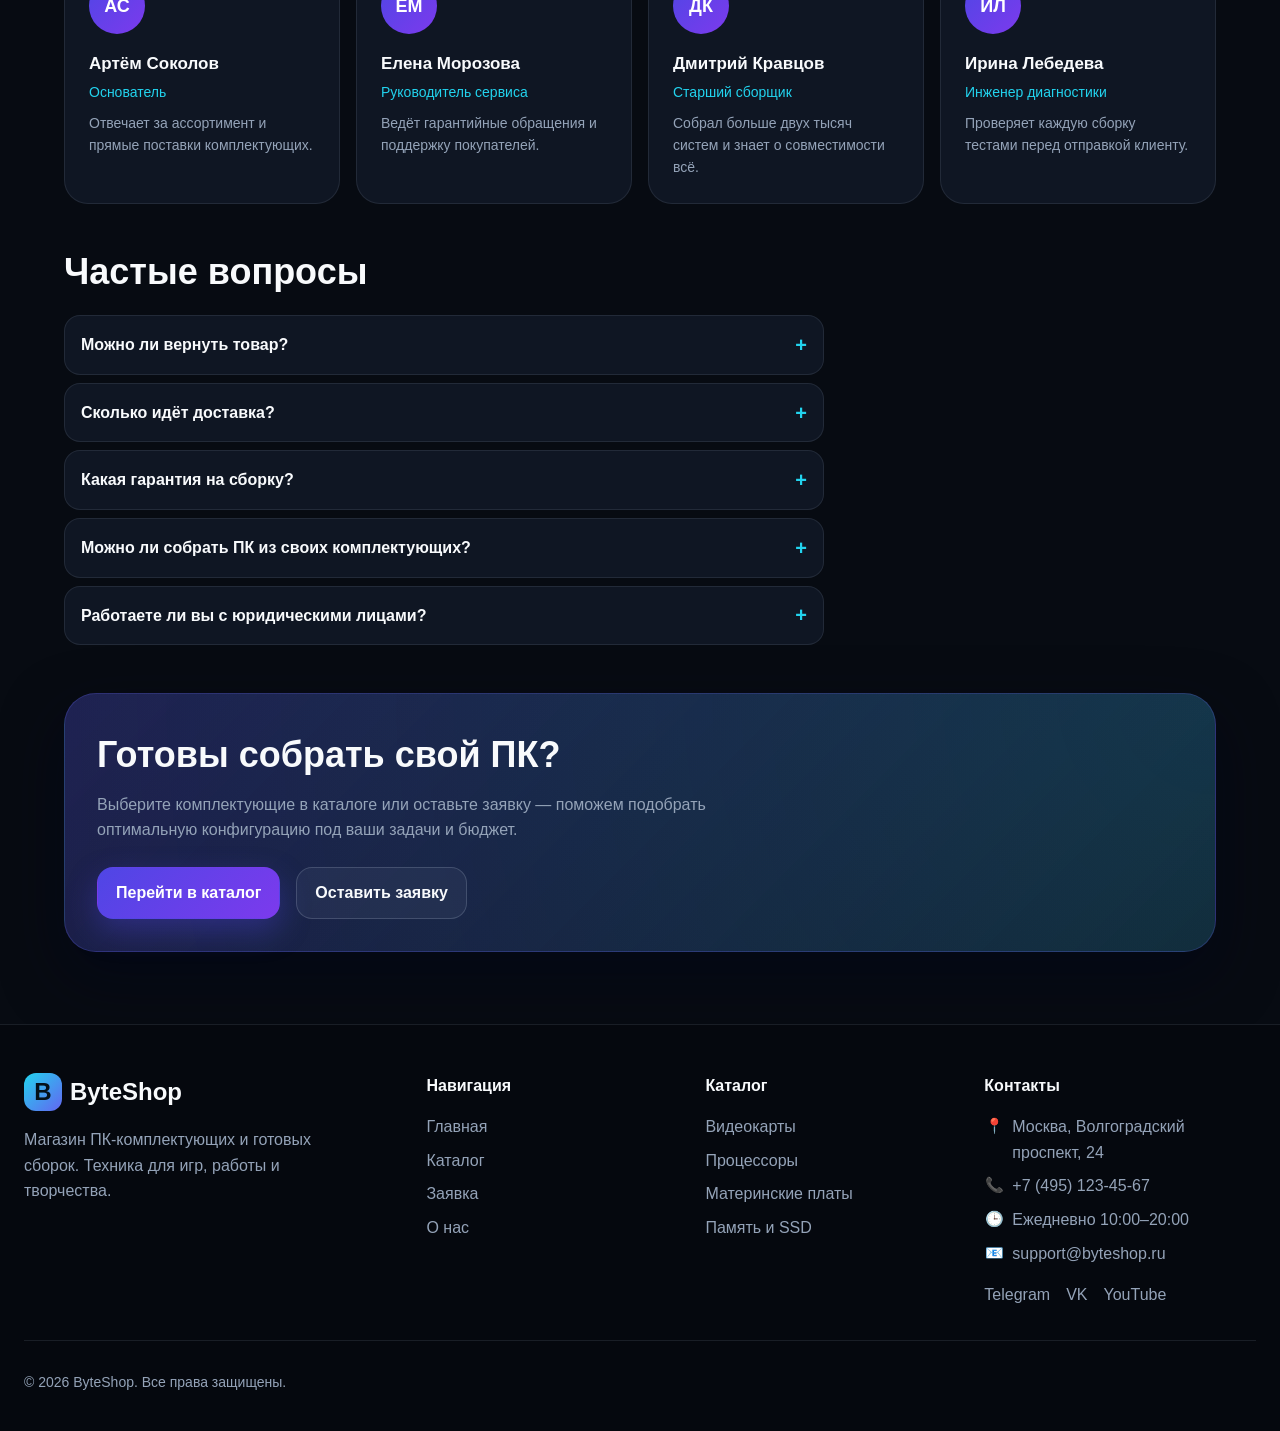
==== commit 71bb2ef5: "Update" ====
--- a/about.html
+++ b/about.html
@@ -28,9 +28,6 @@
             <a class="site-nav__link" href="catalog.html">Каталог</a>
           </li>
           <li class="site-nav__item">
-            <a class="site-nav__link" href="order.html">Заявка</a>
-          </li>
-          <li class="site-nav__item">
             <a class="site-nav__link site-nav__link--active" href="about.html" aria-current="page">О нас</a>
           </li>
           <li class="site-nav__item">
@@ -44,7 +41,7 @@
           <span class="icon-button__icon" aria-hidden="true">🛒</span>
           <span class="site-header__cart-count" data-cart-count>0</span>
         </button>
-        <a class="button button--ghost" href="order.html">Войти</a>
+        <a class="button button--ghost" href="account.html">Личный кабинет</a>
       </div>
     </div>
   </header>
@@ -78,6 +75,35 @@
       </div>
     </section>
 
+    <section class="section" aria-labelledby="history-title">
+      <div class="section__header">
+        <h2 class="section__title" id="history-title">История ByteShop</h2>
+      </div>
+
+      <ol class="timeline">
+        <li class="timeline__item">
+          <span class="timeline__year">2016</span>
+          <p class="timeline__text">Открыли магазин комплектующих на Волгоградском проспекте в Москве.</p>
+        </li>
+        <li class="timeline__item">
+          <span class="timeline__year">2019</span>
+          <p class="timeline__text">Запустили сборку ПК под заказ и собственную мастерскую диагностики.</p>
+        </li>
+        <li class="timeline__item">
+          <span class="timeline__year">2022</span>
+          <p class="timeline__text">Перешли на прямые поставки видеокарт, процессоров и памяти без посредников.</p>
+        </li>
+        <li class="timeline__item">
+          <span class="timeline__year">2024</span>
+          <p class="timeline__text">Открыли шоурум: комплектующие можно посмотреть и проверить до покупки.</p>
+        </li>
+        <li class="timeline__item">
+          <span class="timeline__year">2026</span>
+          <p class="timeline__text">Более 1 000 товаров в наличии, отправка заказов за 12 часов и гарантия 3 года на сборки.</p>
+        </li>
+      </ol>
+    </section>
+
     <section class="section" aria-labelledby="why-title">
       <div class="section__header">
         <h2 class="section__title" id="why-title">Почему выбирают нас</h2>
@@ -119,6 +145,75 @@
         <li class="steps__item">Соберём, протестируем и подготовим систему к отправке.</li>
         <li class="steps__item">Вы получите ПК, готовый к работе или играм.</li>
       </ol>
+    </section>
+
+    <section class="section" aria-labelledby="team-title">
+      <div class="section__header">
+        <h2 class="section__title" id="team-title">Наша команда</h2>
+      </div>
+
+      <div class="team-grid">
+        <article class="team-card">
+          <span class="team-card__avatar" aria-hidden="true">АС</span>
+          <h3 class="team-card__name">Артём Соколов</h3>
+          <p class="team-card__role">Основатель</p>
+          <p class="team-card__text">Отвечает за ассортимент и прямые поставки комплектующих.</p>
+        </article>
+
+        <article class="team-card">
+          <span class="team-card__avatar" aria-hidden="true">ЕМ</span>
+          <h3 class="team-card__name">Елена Морозова</h3>
+          <p class="team-card__role">Руководитель сервиса</p>
+          <p class="team-card__text">Ведёт гарантийные обращения и поддержку покупателей.</p>
+        </article>
+
+        <article class="team-card">
+          <span class="team-card__avatar" aria-hidden="true">ДК</span>
+          <h3 class="team-card__name">Дмитрий Кравцов</h3>
+          <p class="team-card__role">Старший сборщик</p>
+          <p class="team-card__text">Собрал больше двух тысяч систем и знает о совместимости всё.</p>
+        </article>
+
+        <article class="team-card">
+          <span class="team-card__avatar" aria-hidden="true">ИЛ</span>
+          <h3 class="team-card__name">Ирина Лебедева</h3>
+          <p class="team-card__role">Инженер диагностики</p>
+          <p class="team-card__text">Проверяет каждую сборку тестами перед отправкой клиенту.</p>
+        </article>
+      </div>
+    </section>
+
+    <section class="section" aria-labelledby="faq-title">
+      <div class="section__header">
+        <h2 class="section__title" id="faq-title">Частые вопросы</h2>
+      </div>
+
+      <div class="faq">
+        <details class="faq__item">
+          <summary class="faq__question">Можно ли вернуть товар?</summary>
+          <p class="faq__answer">Да, в течение 14 дней с момента покупки, если сохранены упаковка и комплектность.</p>
+        </details>
+
+        <details class="faq__item">
+          <summary class="faq__question">Сколько идёт доставка?</summary>
+          <p class="faq__answer">По Москве — в день заказа, по России — от 2 до 5 дней транспортной компанией.</p>
+        </details>
+
+        <details class="faq__item">
+          <summary class="faq__question">Какая гарантия на сборку?</summary>
+          <p class="faq__answer">3 года на готовые сборки, на отдельные комплектующие действует гарантия производителя.</p>
+        </details>
+
+        <details class="faq__item">
+          <summary class="faq__question">Можно ли собрать ПК из своих комплектующих?</summary>
+          <p class="faq__answer">Да. Проверим совместимость, соберём систему и протестируем её перед выдачей.</p>
+        </details>
+
+        <details class="faq__item">
+          <summary class="faq__question">Работаете ли вы с юридическими лицами?</summary>
+          <p class="faq__answer">Да, выставляем счёт и предоставляем полный комплект закрывающих документов.</p>
+        </details>
+      </div>
     </section>
 
     <section class="build-banner" aria-labelledby="about-action-title">
@@ -147,11 +242,6 @@
           Магазин ПК-комплектующих и готовых сборок.
           Техника для игр, работы и творчества.
         </p>
-        <div class="site-footer__social">
-          <a href="#" aria-label="Telegram">Telegram</a>
-          <a href="#" aria-label="VK">VK</a>
-          <a href="#" aria-label="YouTube">YouTube</a>
-        </div>
       </div>
 
       <nav class="site-footer__column" aria-label="Навигация">
@@ -161,7 +251,6 @@
           <li><a href="catalog.html">Каталог</a></li>
           <li><a href="order.html">Заявка</a></li>
           <li><a href="about.html">О нас</a></li>
-          <li><a href="contacts.html">Контакты</a></li>
         </ul>
       </nav>
 
@@ -178,11 +267,29 @@
       <div class="site-footer__column">
         <p class="site-footer__title">Контакты</p>
         <address class="site-footer__contacts">
-          <p>Москва, Волгоградский проспект, 24</p>
-          <p><a href="tel:+74951234567">+7 (495) 123-45-67</a></p>
-          <p>Ежедневно 10:00–20:00</p>
-          <p><a href="mailto:support@byteshop.ru">support@byteshop.ru</a></p>
+          <p class="site-footer__contact">
+            <span class="site-footer__icon" aria-hidden="true">📍</span>
+            <span>Москва, Волгоградский проспект, 24</span>
+          </p>
+          <p class="site-footer__contact">
+            <span class="site-footer__icon" aria-hidden="true">📞</span>
+            <a href="tel:+74951234567">+7 (495) 123-45-67</a>
+          </p>
+          <p class="site-footer__contact">
+            <span class="site-footer__icon" aria-hidden="true">🕒</span>
+            <span>Ежедневно 10:00–20:00</span>
+          </p>
+          <p class="site-footer__contact">
+            <span class="site-footer__icon" aria-hidden="true">📧</span>
+            <a href="mailto:support@byteshop.ru">support@byteshop.ru</a>
+          </p>
         </address>
+
+        <div class="site-footer__social">
+          <a href="#" aria-label="Telegram">Telegram</a>
+          <a href="#" aria-label="VK">VK</a>
+          <a href="#" aria-label="YouTube">YouTube</a>
+        </div>
       </div>
     </div>
 
@@ -191,8 +298,10 @@
     </div>
   </footer>
 
-  <a class="to-top" href="#top" aria-label="Наверх">
-    <span class="to-top__icon" aria-hidden="true">↑</span>
+  <a class="chat-button" href="order.html" aria-label="Чат с менеджером — перейти к оформлению заявки">
+    <span class="chat-button__icon" aria-hidden="true">💬</span>
   </a>
+
+  <a class="button button--secondary to-top" href="#top">Наверх</a>
 </body>
 </html>
--- a/css/style.css
+++ b/css/style.css
@@ -189,6 +189,12 @@
   background: rgba(148, 163, 184, 0.12);
 }
 
+.button:disabled {
+  opacity: 0.55;
+  cursor: not-allowed;
+  transform: none;
+}
+
 /* ===============================
 Шапка
 =============================== */
@@ -984,6 +990,11 @@
   font-weight: 700;
 }
 
+/* Товара нет в наличии */
+.product-page__availability--out {
+  color: var(--color-danger);
+}
+
 .product-page__text {
   margin: 0 0 var(--space-lg);
   max-width: 640px;
@@ -1262,6 +1273,151 @@
   gap: var(--space-md);
 }
 
+/* История магазина: вертикальная лента */
+.timeline {
+  position: relative;
+  margin: 0;
+  padding: 0 0 0 28px;
+  list-style: none;
+}
+
+.timeline::before {
+  content: "";
+  position: absolute;
+  left: 7px;
+  top: 8px;
+  bottom: 8px;
+  width: 2px;
+  background: var(--color-border);
+}
+
+.timeline__item {
+  position: relative;
+  padding-bottom: var(--space-lg);
+}
+
+.timeline__item:last-child {
+  padding-bottom: 0;
+}
+
+.timeline__item::before {
+  content: "";
+  position: absolute;
+  left: -25px;
+  top: 8px;
+  width: 10px;
+  height: 10px;
+  border-radius: 50%;
+  background: var(--color-primary);
+  box-shadow: 0 0 0 4px rgba(99, 102, 241, 0.18);
+}
+
+.timeline__year {
+  display: block;
+  color: var(--color-accent);
+  font-weight: 800;
+}
+
+.timeline__text {
+  margin: 0;
+  color: var(--color-muted);
+}
+
+/* Команда */
+.team-grid {
+  display: grid;
+  grid-template-columns: 1fr;
+  gap: var(--space-md);
+}
+
+.team-card {
+  padding: var(--space-lg);
+  border: 1px solid var(--color-border);
+  border-radius: var(--radius-lg);
+  background: var(--color-surface);
+}
+
+.team-card__avatar {
+  display: inline-flex;
+  align-items: center;
+  justify-content: center;
+  width: 56px;
+  height: 56px;
+  margin-bottom: var(--space-md);
+  border-radius: 50%;
+  background: var(--gradient-primary);
+  color: var(--color-on-primary);
+  font-size: 18px;
+  font-weight: 700;
+}
+
+.team-card__name {
+  margin: 0 0 var(--space-xs);
+  font-size: 17px;
+}
+
+.team-card__role {
+  margin: 0 0 var(--space-sm);
+  color: var(--color-accent);
+  font-size: 14px;
+}
+
+.team-card__text {
+  margin: 0;
+  color: var(--color-muted);
+  font-size: 14px;
+}
+
+/* Частые вопросы */
+.faq {
+  display: grid;
+  gap: var(--space-sm);
+  max-width: 760px;
+}
+
+.faq__item {
+  padding: var(--space-md);
+  border: 1px solid var(--color-border);
+  border-radius: var(--radius-md);
+  background: var(--color-surface);
+}
+
+.faq__question {
+  display: flex;
+  align-items: center;
+  justify-content: space-between;
+  gap: var(--space-md);
+  font-weight: 600;
+  cursor: pointer;
+  list-style: none;
+}
+
+.faq__question::-webkit-details-marker {
+  display: none;
+}
+
+.faq__question::after {
+  content: "+";
+  flex-shrink: 0;
+  color: var(--color-accent);
+  font-size: 20px;
+  font-weight: 700;
+  line-height: 1;
+}
+
+.faq__item[open] .faq__question::after {
+  content: "−";
+}
+
+.faq__question:hover {
+  color: var(--color-accent);
+}
+
+.faq__answer {
+  margin: var(--space-sm) 0 0;
+  color: var(--color-muted);
+}
+
 /* ===============================
 Подвал
 =============================== */
@@ -1302,6 +1458,11 @@
   gap: var(--space-md);
 }
 
+/* Соцссылки стоят в блоке «Контакты» под адресом */
+.site-footer__column .site-footer__social {
+  margin-top: var(--space-md);
+}
+
 .site-footer__social a {
   color: var(--color-muted);
   text-decoration: none;
@@ -1341,6 +1502,21 @@
   margin: 0 0 var(--space-sm);
   color: var(--color-muted);
   overflow-wrap: break-word;
+}
+
+/* Строка контакта: иконка + значение */
+.site-footer__contact {
+  display: flex;
+  align-items: flex-start;
+  gap: var(--space-sm);
+}
+
+.site-footer__icon {
+  flex-shrink: 0;
+  width: 20px;
+  font-size: 15px;
+  line-height: 1.6;
+  text-align: center;
 }
 
 .site-footer__bottom {
@@ -1356,56 +1532,198 @@
 }
 
 /* ===============================
+Личный кабинет
+=============================== */
+.account-layout {
+  display: grid;
+  grid-template-columns: 1fr;
+  gap: var(--space-lg);
+  margin-bottom: var(--space-2xl);
+}
+
+.account-card {
+  padding: var(--space-lg);
+  border: 1px solid var(--color-border);
+  border-radius: var(--radius-lg);
+  background: var(--color-surface);
+}
+
+.account-profile {
+  display: flex;
+  align-items: center;
+  gap: var(--space-md);
+  margin-bottom: var(--space-lg);
+}
+
+.account-profile__avatar {
+  display: inline-flex;
+  align-items: center;
+  justify-content: center;
+  flex-shrink: 0;
+  width: 56px;
+  height: 56px;
+  border-radius: 50%;
+  background: var(--gradient-primary);
+  color: var(--color-on-primary);
+  font-size: 22px;
+  font-weight: 700;
+}
+
+.account-profile__info {
+  min-width: 0;
+}
+
+.account-profile__name {
+  margin: 0;
+  font-size: 20px;
+  font-weight: 700;
+}
+
+.account-profile__mail {
+  margin: var(--space-xs) 0 0;
+  color: var(--color-muted);
+  font-size: 14px;
+  overflow-wrap: anywhere;
+}
+
+.account-facts {
+  margin: 0 0 var(--space-lg);
+}
+
+.account-facts__row {
+  display: flex;
+  align-items: baseline;
+  justify-content: space-between;
+  gap: var(--space-md);
+  padding: var(--space-sm) 0;
+  border-bottom: 1px solid var(--color-border);
+  font-size: 14px;
+}
+
+.account-facts dt {
+  color: var(--color-muted);
+}
+
+.account-facts dd {
+  margin: 0;
+  font-weight: 600;
+  text-align: right;
+}
+
+.account-actions {
+  display: flex;
+  flex-wrap: wrap;
+  gap: var(--space-sm);
+}
+
+.account-card__title {
+  margin: 0 0 var(--space-md);
+  font-size: 20px;
+}
+
+.account-orders {
+  display: grid;
+  gap: var(--space-md);
+  margin: 0;
+  padding: 0;
+  list-style: none;
+}
+
+.account-order {
+  display: flex;
+  flex-wrap: wrap;
+  align-items: center;
+  justify-content: space-between;
+  gap: var(--space-sm);
+  padding: var(--space-md);
+  border: 1px solid var(--color-border);
+  border-radius: var(--radius-md);
+  background: var(--color-bg-soft);
+}
+
+.account-order__text {
+  min-width: 0;
+}
+
+.account-order__title {
+  margin: 0;
+  font-weight: 600;
+}
+
+.account-order__meta {
+  margin: var(--space-xs) 0 0;
+  color: var(--color-muted);
+  font-size: 13px;
+}
+
+.account-status {
+  padding: 2px 12px;
+  border-radius: 999px;
+  font-size: 13px;
+  font-weight: 600;
+  white-space: nowrap;
+}
+
+.account-status--work {
+  color: #bfdbfe;
+  background: rgba(96, 165, 250, 0.16);
+}
+
+.account-status--done {
+  color: #a7f3d0;
+  background: rgba(52, 211, 153, 0.16);
+}
+
+.account-note {
+  margin: var(--space-md) 0 0;
+  color: var(--color-muted);
+  font-size: 14px;
+}
+
+/* ===============================
 Служебные элементы
 =============================== */
-/* Кнопка «Наверх» в виде клавиши-кейкапа */
+/* Кнопка «Наверх»: обычная кнопка с подписью */
 .to-top {
   position: fixed;
   right: var(--space-lg);
   bottom: var(--space-lg);
   z-index: 20;
+  background: var(--color-surface);
+  box-shadow: var(--shadow-sm);
+}
+
+/* Кнопка чата: стоит над кнопкой «Наверх» и ведёт на страницу заявки */
+.chat-button {
+  position: fixed;
+  right: var(--space-lg);
+  /* 24px отступ снизу + высота кнопки «Наверх» + зазор */
+  bottom: calc(var(--space-lg) + 66px);
+  z-index: 21;
   display: inline-flex;
   align-items: center;
   justify-content: center;
   width: 48px;
   height: 48px;
-  padding: 0;
-  border: 1px solid var(--color-border-strong);
-  border-radius: 12px;
-  background: linear-gradient(180deg, #232d3f, #121a28);
-  color: #ffffff;
+  border-radius: 50%;
+  background: var(--color-primary);
+  color: var(--color-on-primary);
   text-decoration: none;
-  box-shadow:
-    0 4px 0 #05070c,
-    0 10px 20px rgba(2, 6, 23, 0.55),
-    inset 0 1px 0 rgba(255, 255, 255, 0.14);
-  transition: transform 0.12s ease, box-shadow 0.12s ease;
-}
-
-.to-top__icon {
-  font-size: 26px;
-  font-weight: 700;
+  transition: background-color 0.2s ease;
+}
+
+.chat-button:hover {
+  color: var(--color-on-primary);
+  background: var(--color-primary-soft);
+}
+
+.chat-button:active {
+  background: var(--color-primary-dark);
+}
+
+.chat-button__icon {
+  font-size: 22px;
   line-height: 1;
-  /* Утолщаем штрих глифа, чтобы стрелка читалась крупнее и чётче */
-  -webkit-text-stroke: 0.6px currentColor;
-  text-shadow: 0 1px 0 rgba(0, 0, 0, 0.35);
-}
-
-.to-top:hover {
-  color: #ffffff;
-  transform: translateY(-2px);
-  box-shadow:
-    0 6px 0 #05070c,
-    0 14px 24px rgba(2, 6, 23, 0.6),
-    inset 0 1px 0 rgba(255, 255, 255, 0.18);
-}
-
-.to-top:active {
-  transform: translateY(3px);
-  box-shadow:
-    0 1px 0 #05070c,
-    0 6px 12px rgba(2, 6, 23, 0.5),
-    inset 0 1px 0 rgba(255, 255, 255, 0.1);
 }
 
 .toast {
--- a/css/responsive.css
+++ b/css/responsive.css
@@ -13,6 +13,16 @@
 
   .site-header {
     padding: 12px 16px;
+  }
+
+  .site-header__logo {
+    font-size: 18px;
+  }
+
+  .site-header__logo-icon {
+    width: 30px;
+    height: 30px;
+    border-radius: 9px;
   }
 
   .site-header__inner {
@@ -47,6 +57,12 @@
     gap: 8px;
   }
 
+  .site-header__actions .button {
+    padding: 6px 10px;
+    font-size: 13px;
+    white-space: nowrap;
+  }
+
   .site-header__cart {
     padding: 6px 10px;
     font-size: 14px;
@@ -259,13 +275,20 @@
   .to-top {
     right: 16px;
     bottom: 16px;
+    padding: 10px 14px;
+    font-size: 14px;
+  }
+
+  /* Кнопка чата над «Наверх» */
+  .chat-button {
+    right: 16px;
+    bottom: 70px;
     width: 44px;
     height: 44px;
-    border-radius: 10px;
-  }
-
-  .to-top__icon {
-    font-size: 24px;
+  }
+
+  .chat-button__icon {
+    font-size: 20px;
   }
 
   /* Toast */
@@ -301,6 +324,10 @@
     grid-template-columns: repeat(2, 1fr);
   }
 
+  .team-grid {
+    grid-template-columns: repeat(2, 1fr);
+  }
+
   .stats {
     grid-template-columns: repeat(3, 1fr);
   }
@@ -342,6 +369,11 @@
     grid-template-columns: 1.5fr 1fr 1fr 1.1fr;
   }
 
+  .account-layout {
+    grid-template-columns: minmax(280px, 340px) 1fr;
+    align-items: start;
+  }
+
   .site-footer__bottom {
     flex-direction: row;
     justify-content: space-between;
@@ -356,6 +388,11 @@
     grid-template-columns: repeat(4, 1fr);
   }
 
+  /* В каталоге — три столбца */
+  .catalog .products-grid {
+    grid-template-columns: repeat(3, 1fr);
+  }
+
   .contacts-grid {
     grid-template-columns: repeat(4, 1fr);
   }
@@ -370,6 +407,10 @@
 
   .reviews-grid {
     grid-template-columns: repeat(3, 1fr);
+  }
+
+  .team-grid {
+    grid-template-columns: repeat(4, 1fr);
   }
 
   .hero__title {
